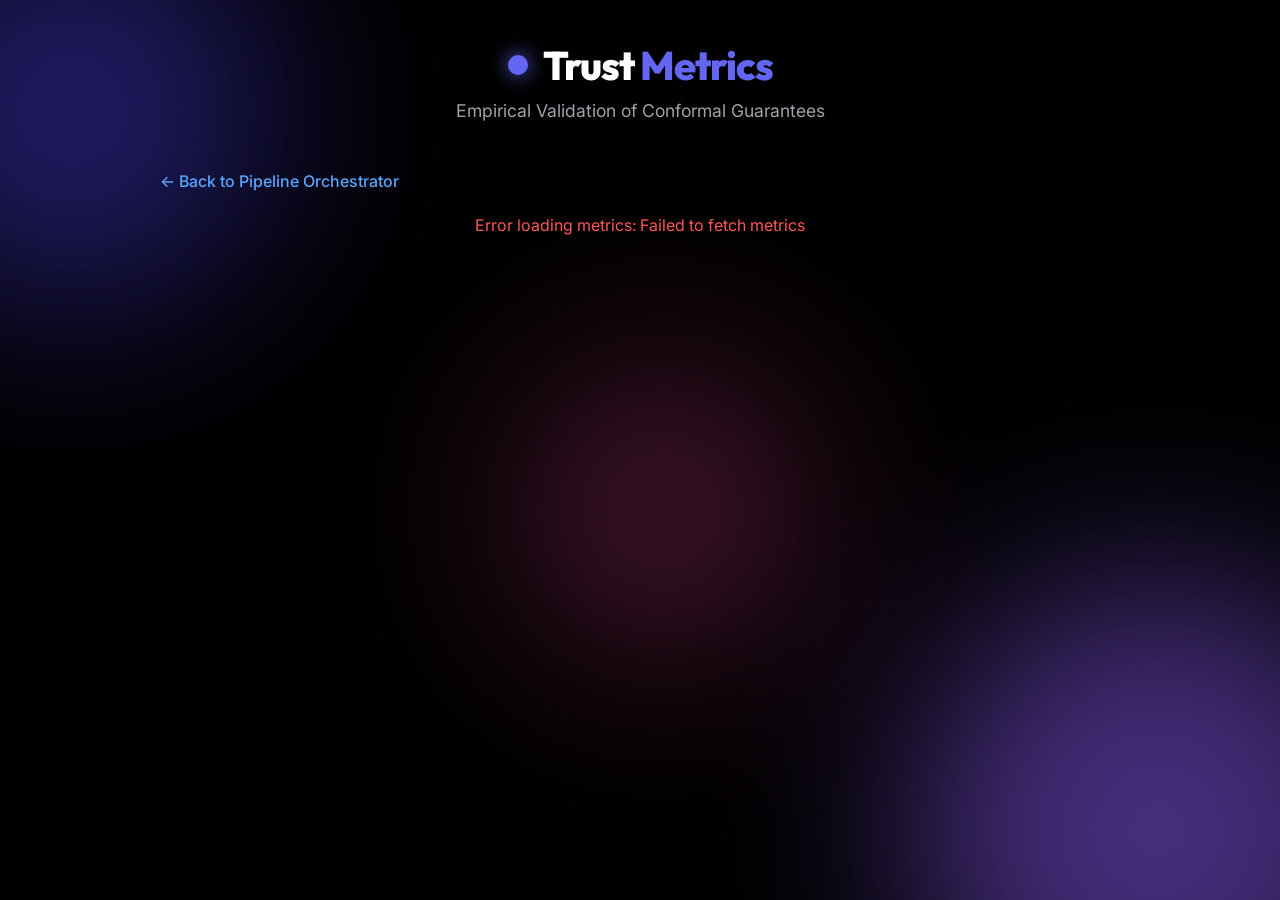
==== src/ui/metrics.html @ d197ae14 "feat(ui): build static trust metrics dashboard for empirical coverage" ====
<!DOCTYPE html>
<html lang="en">
<head>
    <meta charset="UTF-8">
    <meta name="viewport" content="width=device-width, initial-scale=1.0">
    <title>Trust & Metrics - ControlPlane-AI</title>
    <link href="https://fonts.googleapis.com/css2?family=Outfit:wght@300;400;600;800&family=Inter:wght@400;500;600&display=swap" rel="stylesheet">
    <link rel="stylesheet" href="style.css">
    <style>
        .metrics-container {
            display: flex;
            flex-direction: column;
            gap: 24px;
        }
        
        .use-case-section {
            background: rgba(18, 20, 28, 0.4);
            border: 1px solid rgba(255, 255, 255, 0.1);
            border-radius: 12px;
            padding: 24px;
            margin-bottom: 24px;
        }

        .use-case-title {
            font-size: 1.4rem;
            color: #fff;
            margin-bottom: 16px;
            text-transform: capitalize;
            border-bottom: 1px solid rgba(255, 255, 255, 0.1);
            padding-bottom: 8px;
        }

        .metrics-grid {
            display: grid;
            grid-template-columns: repeat(auto-fit, minmax(200px, 1fr));
            gap: 16px;
            margin-bottom: 24px;
        }

        .metric-box {
            background: rgba(255, 255, 255, 0.03);
            border: 1px solid rgba(255, 255, 255, 0.05);
            border-radius: 8px;
            padding: 16px;
            display: flex;
            flex-direction: column;
            align-items: center;
            justify-content: center;
            text-align: center;
        }

        .metric-box h4 {
            font-size: 0.85rem;
            color: #8b949e;
            margin-bottom: 8px;
            font-weight: 500;
        }

        .metric-box .val {
            font-size: 1.8rem;
            font-family: 'Outfit', sans-serif;
            font-weight: 600;
            color: #fff;
        }

        .val.good { color: #57ff86; }
        .val.warn { color: #ffab57; }
        .val.bad { color: #ff5757; }

        .bar-chart-container {
            margin-top: 16px;
            width: 100%;
        }

        .bar-row {
            display: flex;
            align-items: center;
            margin-bottom: 8px;
            font-size: 0.85rem;
            color: #c9d1d9;
        }

        .bar-label {
            width: 100px;
            font-weight: 500;
        }

        .bar-wrapper {
            flex-grow: 1;
            background: rgba(0,0,0,0.3);
            height: 12px;
            border-radius: 6px;
            overflow: hidden;
            margin: 0 12px;
        }

        .bar-fill {
            height: 100%;
            border-radius: 6px;
        }

        .bar-ALLOW { background: #57ff86; }
        .bar-MODIFY { background: #57a6ff; }
        .bar-REGENERATE { background: #ffab57; }
        .bar-HUMAN { background: #ff5757; }
        .bar-BLOCK { background: #ff3333; }

        .nav-links {
            margin-bottom: 24px;
        }
        
        .nav-links a {
            color: #57a6ff;
            text-decoration: none;
            font-weight: 500;
        }
        
        .nav-links a:hover {
            text-decoration: underline;
        }
        
        .headline-section {
            background: linear-gradient(135deg, rgba(87, 166, 255, 0.1), rgba(87, 255, 134, 0.1));
            border: 1px solid rgba(87, 166, 255, 0.2);
            border-radius: 12px;
            padding: 24px;
            margin-bottom: 32px;
            text-align: center;
        }
        
        .headline-title {
            font-size: 1.2rem;
            color: #c9d1d9;
            margin-bottom: 8px;
        }
        
        .headline-val {
            font-size: 3rem;
            font-family: 'Outfit', sans-serif;
            font-weight: 800;
            color: #57ff86;
        }
        
        .headline-sub {
            font-size: 0.9rem;
            color: #8b949e;
            margin-top: 8px;
        }
    </style>
</head>
<body>
    <div class="background-mesh">
        <div class="orb orb-1"></div>
        <div class="orb orb-2"></div>
        <div class="orb orb-3"></div>
    </div>
    
    <main class="dashboard-container" style="max-width: 1000px; margin: 0 auto;">
        <header>
            <div class="logo">
                <div class="pulse-ring" style="border-color: #57a6ff;"></div>
                <h1>Trust <span class="highlight">Metrics</span></h1>
            </div>
            <p class="subtitle">Empirical Validation of Conformal Guarantees</p>
        </header>

        <div class="nav-links">
            <a href="index.html">← Back to Pipeline Orchestrator</a>
        </div>
        
        <div id="metrics-root">
            <div style="text-align: center; padding: 40px; color: #8b949e;">Loading metrics...</div>
        </div>

    </main>
    <script src="metrics.js"></script>
</body>
</html>
---- src/ui/style.css ----
:root {
    --bg-color: #0A0A0C;
    --panel-bg: rgba(20, 20, 25, 0.6);
    --border-color: rgba(255, 255, 255, 0.1);
    --text-main: #FFFFFF;
    --text-muted: #A1A1AA;
    --accent: #6366F1;
    --accent-glow: rgba(99, 102, 241, 0.4);
    --success: #10B981;
    --danger: #EF4444;
    --warning: #F59E0B;
}

* {
    margin: 0;
    padding: 0;
    box-sizing: border-box;
}

body {
    font-family: 'Inter', sans-serif;
    background-color: var(--bg-color);
    color: var(--text-main);
    min-height: 100vh;
    overflow-x: hidden;
}

/* Background Mesh Gradients */
.background-mesh {
    position: fixed;
    top: 0;
    left: 0;
    width: 100vw;
    height: 100vh;
    z-index: -1;
    overflow: hidden;
    background: #000;
}
.orb {
    position: absolute;
    border-radius: 50%;
    filter: blur(100px);
    opacity: 0.5;
    animation: float 20s infinite ease-in-out alternate;
}
.orb-1 { width: 400px; height: 400px; background: #4338CA; top: -10%; left: -10%; }
.orb-2 { width: 500px; height: 500px; background: #8B5CF6; bottom: -20%; right: -10%; animation-delay: -5s; }
.orb-3 { width: 300px; height: 300px; background: #EC4899; top: 40%; left: 40%; animation-delay: -10s; opacity: 0.3; }

@keyframes float {
    0% { transform: translate(0, 0); }
    100% { transform: translate(100px, 50px); }
}

/* Layout */
.dashboard-container {
    max-width: 1200px;
    margin: 0 auto;
    padding: 40px 20px;
}

header {
    text-align: center;
    margin-bottom: 50px;
}

.logo {
    display: flex;
    align-items: center;
    justify-content: center;
    gap: 15px;
    margin-bottom: 10px;
}

.pulse-ring {
    width: 20px;
    height: 20px;
    background: var(--accent);
    border-radius: 50%;
    box-shadow: 0 0 20px var(--accent);
    animation: pulse 2s infinite;
}

@keyframes pulse {
    0% { box-shadow: 0 0 0 0 rgba(99, 102, 241, 0.7); }
    70% { box-shadow: 0 0 0 15px rgba(99, 102, 241, 0); }
    100% { box-shadow: 0 0 0 0 rgba(99, 102, 241, 0); }
}

h1 {
    font-family: 'Outfit', sans-serif;
    font-weight: 800;
    font-size: 2.5rem;
    letter-spacing: -1px;
}
.highlight {
    color: var(--accent);
}
.subtitle {
    color: var(--text-muted);
    font-size: 1.1rem;
}

.grid-layout {
    display: grid;
    grid-template-columns: 1fr 1fr;
    gap: 30px;
}
@media (max-width: 900px) {
    .grid-layout { grid-template-columns: 1fr; }
}

/* Glassmorphism */
.glass-panel {
    background: var(--panel-bg);
    backdrop-filter: blur(16px);
    -webkit-backdrop-filter: blur(16px);
    border: 1px solid var(--border-color);
    border-radius: 16px;
    padding: 30px;
    box-shadow: 0 4px 30px rgba(0, 0, 0, 0.3);
}

.warning-glass {
    background: rgba(239, 68, 68, 0.1);
    border-color: rgba(239, 68, 68, 0.3);
}

/* Inputs */
.input-group {
    margin-bottom: 25px;
}
label {
    display: block;
    font-family: 'Outfit', sans-serif;
    font-weight: 600;
    margin-bottom: 8px;
    font-size: 0.95rem;
}
select, textarea {
    width: 100%;
    background: rgba(0, 0, 0, 0.4);
    border: 1px solid var(--border-color);
    color: white;
    padding: 15px;
    border-radius: 10px;
    font-family: 'Inter', sans-serif;
    font-size: 1rem;
    outline: none;
    transition: all 0.3s ease;
}
select:focus, textarea:focus {
    border-color: var(--accent);
    box-shadow: 0 0 15px var(--accent-glow);
}
textarea {
    resize: vertical;
}
.micro-text {
    font-size: 0.8rem;
    color: var(--text-muted);
    margin-top: 5px;
}

/* Button */
.primary-btn {
    width: 100%;
    padding: 16px;
    background: linear-gradient(135deg, #6366F1, #8B5CF6);
    color: white;
    border: none;
    border-radius: 10px;
    font-family: 'Outfit', sans-serif;
    font-weight: 600;
    font-size: 1.1rem;
    cursor: pointer;
    transition: all 0.3s ease;
    display: flex;
    justify-content: center;
    align-items: center;
}
.primary-btn:hover {
    transform: translateY(-2px);
    box-shadow: 0 10px 25px var(--accent-glow);
}
.primary-btn:disabled {
    opacity: 0.6;
    cursor: not-allowed;
    transform: none;
}

/* Loader */
.loader {
    width: 20px;
    height: 20px;
    border: 3px solid rgba(255,255,255,0.3);
    border-radius: 50%;
    border-top-color: white;
    animation: spin 1s ease-in-out infinite;
}
@keyframes spin { to { transform: rotate(360deg); } }

/* Results */
.hidden { display: none !important; }
.result-header {
    display: flex;
    justify-content: space-between;
    align-items: center;
    margin-bottom: 15px;
}
h2 {
    font-family: 'Outfit', sans-serif;
    font-size: 1.5rem;
}
.badge {
    padding: 6px 12px;
    border-radius: 20px;
    font-weight: 600;
    font-size: 0.85rem;
    text-transform: uppercase;
}
.badge.allow { background: rgba(16, 185, 129, 0.2); color: var(--success); border: 1px solid var(--success); }
.badge.block { background: rgba(239, 68, 68, 0.2); color: var(--danger); border: 1px solid var(--danger); }
.badge.redact { background: rgba(245, 158, 11, 0.2); color: var(--warning); border: 1px solid var(--warning); }

.output-box {
    margin-bottom: 30px;
    padding: 20px;
    font-size: 1.05rem;
    line-height: 1.6;
}
.rationale {
    margin-top: 15px;
    padding-top: 15px;
    border-top: 1px solid var(--border-color);
}

.risk-section-header {
    margin-bottom: 15px;
    font-family: 'Outfit', sans-serif;
}

.risk-metrics {
    display: grid;
    grid-template-columns: 1fr 1fr;
    gap: 15px;
    margin-bottom: 15px;
}
.metric-card {
    padding: 15px;
    text-align: center;
}
.metric-title {
    display: block;
    color: var(--text-muted);
    font-size: 0.85rem;
    margin-bottom: 5px;
    text-transform: uppercase;
    letter-spacing: 1px;
}
.metric-value {
    display: block;
    font-size: 1.8rem;
    font-weight: 800;
    font-family: 'Outfit', sans-serif;
}
.metric-value.high { color: var(--danger); }
.metric-value.med { color: var(--warning); }
.metric-value.low { color: var(--success); }

.checkers-grid {
    display: grid;
    grid-template-columns: 1fr 1fr;
    gap: 10px;
}
.checker-item {
    background: rgba(0,0,0,0.3);
    padding: 12px;
    border-radius: 8px;
    border-left: 4px solid var(--border-color);
    display: flex;
    justify-content: space-between;
    align-items: center;
}
.checker-item.flagged { border-left-color: var(--danger); }
.checker-item.clean { border-left-color: var(--success); }

.checker-name {
    font-weight: 500;
    text-transform: capitalize;
}
.checker-score {
    font-family: monospace;
    background: rgba(255,255,255,0.1);
    padding: 2px 6px;
    border-radius: 4px;
}

.overlap-expl {
    margin-top: 15px;
    padding: 15px;
    color: #ffb3b3;
    font-size: 0.9rem;
    text-align: center;
}

/* Animations */
.slide-up { animation: slideUp 0.6s cubic-bezier(0.16, 1, 0.3, 1); }
.fade-in { animation: fadeIn 0.8s ease forwards; }

@keyframes slideUp {
    from { opacity: 0; transform: translateY(30px); }
    to { opacity: 1; transform: translateY(0); }
}
@keyframes fadeIn {
    from { opacity: 0; }
    to { opacity: 1; }
}
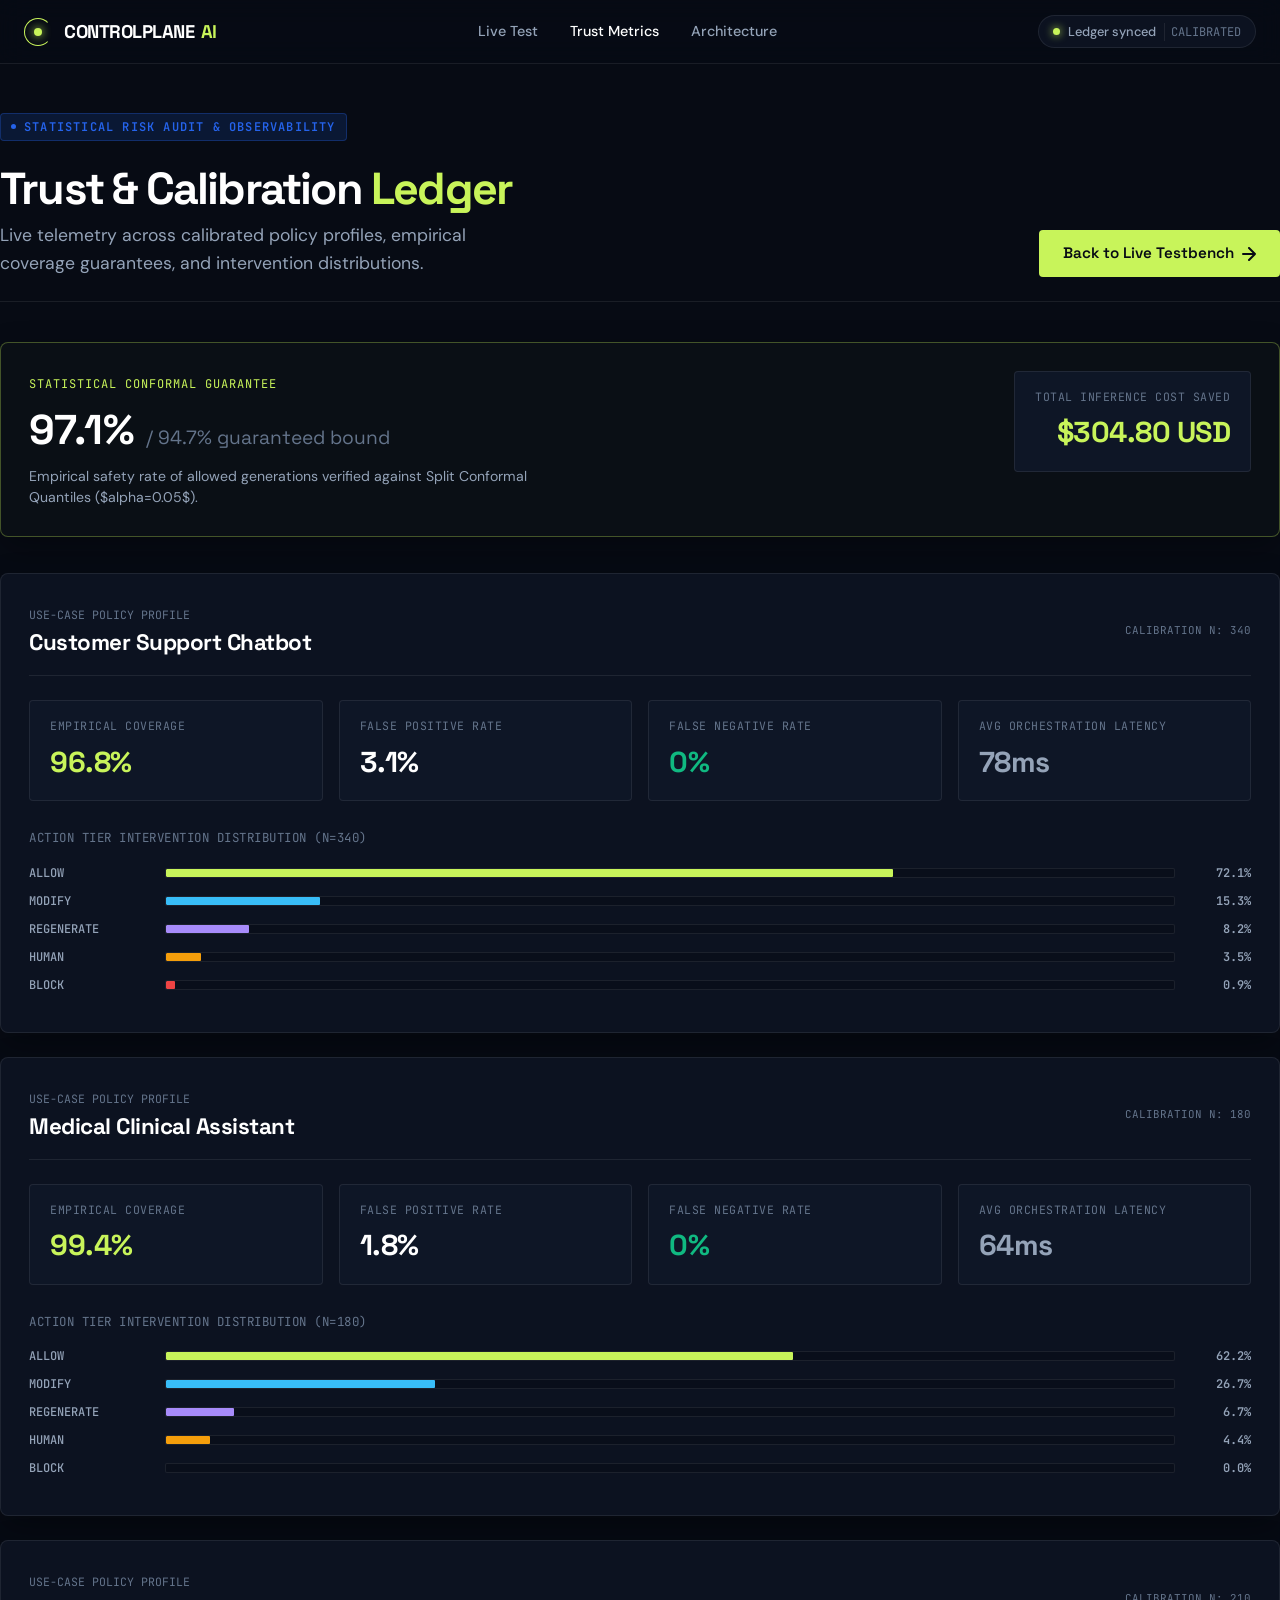
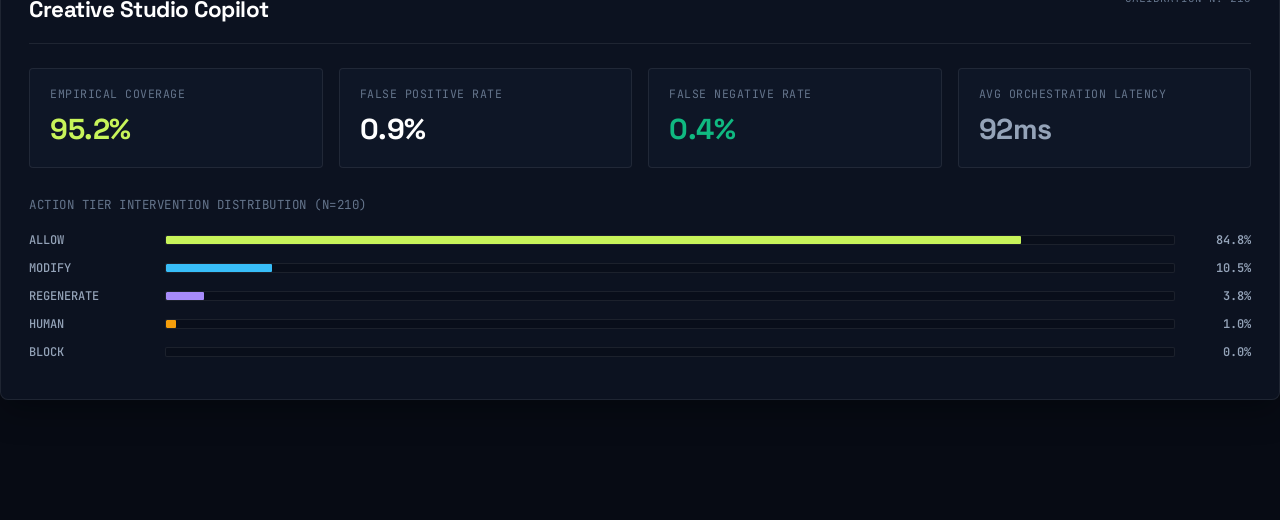
==== commit 4caa9871: "feat(ui): redesign Command Room Editorial dashboard and connect live Gemini adapter with resilient e" ====
--- a/src/ui/metrics.html
+++ b/src/ui/metrics.html
@@ -3,176 +3,200 @@
 <head>
     <meta charset="UTF-8">
     <meta name="viewport" content="width=device-width, initial-scale=1.0">
-    <title>Trust & Metrics - ControlPlane-AI</title>
-    <link href="https://fonts.googleapis.com/css2?family=Outfit:wght@300;400;600;800&family=Inter:wght@400;500;600&display=swap" rel="stylesheet">
+    <title>Trust &amp; Calibration Ledger — ControlPlane-AI</title>
+    <meta name="description" content="Auditable Conformal Prediction trust metrics, coverage guarantees, and empirical latency telemetry.">
+    <link rel="preconnect" href="https://fonts.googleapis.com">
+    <link rel="preconnect" href="https://fonts.gstatic.com" crossorigin>
+    <link href="https://fonts.googleapis.com/css2?family=DM+Sans:ital,opsz,wght@0,9..40,300;0,9..40,400;0,9..40,500;0,9..40,700;1,9..40,400&family=JetBrains+Mono:wght@400;500;600;700&family=Space+Grotesk:wght@400;500;600;700&display=swap" rel="stylesheet">
     <link rel="stylesheet" href="style.css">
     <style>
-        .metrics-container {
-            display: flex;
-            flex-direction: column;
-            gap: 24px;
-        }
-        
-        .use-case-section {
-            background: rgba(18, 20, 28, 0.4);
-            border: 1px solid rgba(255, 255, 255, 0.1);
-            border-radius: 12px;
-            padding: 24px;
+        .metrics-wrapper {
+            padding: 48px 0 96px 0;
+        }
+
+        .metrics-top-header {
+            display: flex;
+            justify-content: space-between;
+            align-items: flex-end;
+            margin-bottom: 40px;
+            padding-bottom: 24px;
+            border-bottom: 1px solid var(--border-dim);
+            flex-wrap: wrap;
+            gap: 20px;
+        }
+
+        .use-case-card {
+            background: var(--bg-surface);
+            border: 1px solid var(--border-dim);
+            border-radius: var(--radius-md);
+            padding: 28px;
             margin-bottom: 24px;
-        }
-
-        .use-case-title {
+            box-shadow: 0 12px 32px rgba(0, 0, 0, 0.3);
+        }
+
+        .use-case-header {
+            display: flex;
+            justify-content: space-between;
+            align-items: center;
+            margin-bottom: 24px;
+            padding-bottom: 16px;
+            border-bottom: 1px solid var(--border-dim);
+        }
+
+        .uc-title {
+            font-family: var(--font-heading);
             font-size: 1.4rem;
-            color: #fff;
-            margin-bottom: 16px;
+            font-weight: 700;
+            letter-spacing: -0.5px;
+            color: var(--text-primary);
             text-transform: capitalize;
-            border-bottom: 1px solid rgba(255, 255, 255, 0.1);
-            padding-bottom: 8px;
-        }
-
-        .metrics-grid {
+        }
+
+        .metrics-stats-grid {
             display: grid;
             grid-template-columns: repeat(auto-fit, minmax(200px, 1fr));
             gap: 16px;
-            margin-bottom: 24px;
-        }
-
-        .metric-box {
-            background: rgba(255, 255, 255, 0.03);
-            border: 1px solid rgba(255, 255, 255, 0.05);
-            border-radius: 8px;
-            padding: 16px;
+            margin-bottom: 28px;
+        }
+
+        .stat-box {
+            background: var(--bg-panel);
+            border: 1px solid var(--border-dim);
+            border-radius: var(--radius-sm);
+            padding: 16px 20px;
             display: flex;
             flex-direction: column;
+        }
+
+        .stat-label {
+            font-size: 0.72rem;
+            color: var(--text-muted);
+            margin-bottom: 6px;
+            letter-spacing: 0.5px;
+        }
+
+        .stat-val {
+            font-family: var(--font-heading);
+            font-size: 1.8rem;
+            font-weight: 700;
+            color: var(--text-primary);
+            letter-spacing: -0.5px;
+        }
+
+        .chart-section-title {
+            font-size: 0.78rem;
+            color: var(--text-muted);
+            letter-spacing: 0.5px;
+            margin-bottom: 16px;
+            display: block;
+        }
+
+        .bar-row {
+            display: flex;
             align-items: center;
-            justify-content: center;
-            text-align: center;
-        }
-
-        .metric-box h4 {
-            font-size: 0.85rem;
-            color: #8b949e;
-            margin-bottom: 8px;
+            margin-bottom: 10px;
+            font-size: 0.82rem;
+        }
+
+        .bar-lbl {
+            width: 120px;
+            font-family: var(--font-mono);
+            font-size: 0.75rem;
+            color: var(--text-secondary);
             font-weight: 500;
         }
 
-        .metric-box .val {
-            font-size: 1.8rem;
-            font-family: 'Outfit', sans-serif;
+        .bar-track {
+            flex-grow: 1;
+            background: #090E1A;
+            height: 10px;
+            border-radius: 2px;
+            overflow: hidden;
+            margin: 0 16px;
+            border: 1px solid var(--border-dim);
+        }
+
+        .bar-fill-bar {
+            height: 100%;
+            border-radius: 1px;
+            transition: width 600ms cubic-bezier(0.16, 1, 0.3, 1);
+        }
+
+        .bar-num {
+            font-family: var(--font-mono);
+            font-size: 0.75rem;
             font-weight: 600;
-            color: #fff;
-        }
-
-        .val.good { color: #57ff86; }
-        .val.warn { color: #ffab57; }
-        .val.bad { color: #ff5757; }
-
-        .bar-chart-container {
-            margin-top: 16px;
-            width: 100%;
-        }
-
-        .bar-row {
-            display: flex;
-            align-items: center;
-            margin-bottom: 8px;
-            font-size: 0.85rem;
-            color: #c9d1d9;
-        }
-
-        .bar-label {
-            width: 100px;
-            font-weight: 500;
-        }
-
-        .bar-wrapper {
-            flex-grow: 1;
-            background: rgba(0,0,0,0.3);
-            height: 12px;
-            border-radius: 6px;
-            overflow: hidden;
-            margin: 0 12px;
-        }
-
-        .bar-fill {
-            height: 100%;
-            border-radius: 6px;
-        }
-
-        .bar-ALLOW { background: #57ff86; }
-        .bar-MODIFY { background: #57a6ff; }
-        .bar-REGENERATE { background: #ffab57; }
-        .bar-HUMAN { background: #ff5757; }
-        .bar-BLOCK { background: #ff3333; }
-
-        .nav-links {
-            margin-bottom: 24px;
-        }
-        
-        .nav-links a {
-            color: #57a6ff;
-            text-decoration: none;
-            font-weight: 500;
-        }
-        
-        .nav-links a:hover {
-            text-decoration: underline;
-        }
-        
-        .headline-section {
-            background: linear-gradient(135deg, rgba(87, 166, 255, 0.1), rgba(87, 255, 134, 0.1));
-            border: 1px solid rgba(87, 166, 255, 0.2);
-            border-radius: 12px;
-            padding: 24px;
-            margin-bottom: 32px;
-            text-align: center;
-        }
-        
-        .headline-title {
-            font-size: 1.2rem;
-            color: #c9d1d9;
-            margin-bottom: 8px;
-        }
-        
-        .headline-val {
-            font-size: 3rem;
-            font-family: 'Outfit', sans-serif;
-            font-weight: 800;
-            color: #57ff86;
-        }
-        
-        .headline-sub {
-            font-size: 0.9rem;
-            color: #8b949e;
-            margin-top: 8px;
-        }
+            width: 60px;
+            text-align: right;
+            color: var(--text-secondary);
+        }
+
+        .bar-allow { background: var(--lime); }
+        .bar-modify { background: #38BDF8; }
+        .bar-regenerate { background: #A78BFA; }
+        .bar-human { background: var(--amber); }
+        .bar-block { background: var(--coral); }
     </style>
 </head>
 <body>
-    <div class="background-mesh">
-        <div class="orb orb-1"></div>
-        <div class="orb orb-2"></div>
-        <div class="orb orb-3"></div>
-    </div>
-    
-    <main class="dashboard-container" style="max-width: 1000px; margin: 0 auto;">
-        <header>
-            <div class="logo">
-                <div class="pulse-ring" style="border-color: #57a6ff;"></div>
-                <h1>Trust <span class="highlight">Metrics</span></h1>
-            </div>
-            <p class="subtitle">Empirical Validation of Conformal Guarantees</p>
-        </header>
-
-        <div class="nav-links">
-            <a href="index.html">← Back to Pipeline Orchestrator</a>
+    <!-- Top Navigation Bar -->
+    <nav class="nav-bar">
+        <div class="nav-content">
+            <a href="index.html" class="brand-link">
+                <div class="orbital-logo">
+                    <span class="orbital-ring"></span>
+                    <span class="orbital-core"></span>
+                </div>
+                <div class="wordmark">
+                    <span class="brand-name">CONTROLPLANE</span>
+                    <span class="brand-tag">AI</span>
+                </div>
+            </a>
+            
+            <div class="nav-links">
+                <a href="index.html#pipeline-section" class="nav-item">Live Test</a>
+                <a href="metrics.html" class="nav-item active">Trust Metrics</a>
+                <a href="index.html#evidence-section" class="nav-item">Architecture</a>
+            </div>
+
+            <div class="system-status-chip">
+                <span class="status-beacon"></span>
+                <span class="status-label">Ledger synced</span>
+                <span class="status-code">CALIBRATED</span>
+            </div>
         </div>
-        
-        <div id="metrics-root">
-            <div style="text-align: center; padding: 40px; color: #8b949e;">Loading metrics...</div>
+    </nav>
+
+    <!-- Main Content -->
+    <main class="container metrics-wrapper">
+        <div class="metrics-top-header">
+            <div>
+                <div class="eyebrow-tag">
+                    <span class="dot-prefix"></span>
+                    STATISTICAL RISK AUDIT &amp; OBSERVABILITY
+                </div>
+                <h1 class="hero-headline" style="font-size: 2.8rem; margin-bottom: 8px;">
+                    Trust &amp; Calibration <span class="text-lime">Ledger</span>
+                </h1>
+                <p class="hero-description" style="margin-bottom: 0;">
+                    Live telemetry across calibrated policy profiles, empirical coverage guarantees, and intervention distributions.
+                </p>
+            </div>
+            <div>
+                <a href="index.html#pipeline-section" class="btn btn-lime">
+                    <span>Back to Live Testbench</span>
+                    <svg width="14" height="14" viewBox="0 0 14 14" fill="none"><path d="M1 7H13M13 7L7 1M13 7L7 13" stroke="currentColor" stroke-width="2" stroke-linecap="round" stroke-linejoin="round"/></svg>
+                </a>
+            </div>
         </div>
 
+        <div id="metrics-container">
+            <div style="text-align: center; padding: 64px 0; color: var(--text-muted); font-family: var(--font-mono);">
+                Loading live calibration metrics from orchestrator telemetry...
+            </div>
+        </div>
     </main>
+
     <script src="metrics.js"></script>
 </body>
 </html>
--- a/src/ui/style.css
+++ b/src/ui/style.css
@@ -1,318 +1,1503 @@
+/* ==========================================================================
+   CONTROLPLANE-AI: COMMAND ROOM EDITORIAL DESIGN SYSTEM
+   Visual Direction: Swiss Information Architecture + Modern Control Room
+   Palette: Ink Navy (#070B14) · Control Lime (#C8F45A) · Cobalt Blue (#2563EB)
+            Ivory Warm (#F8F9FA) · Alert Coral (#EF4444)
+   ========================================================================== */
+
 :root {
-    --bg-color: #0A0A0C;
-    --panel-bg: rgba(20, 20, 25, 0.6);
-    --border-color: rgba(255, 255, 255, 0.1);
-    --text-main: #FFFFFF;
-    --text-muted: #A1A1AA;
-    --accent: #6366F1;
-    --accent-glow: rgba(99, 102, 241, 0.4);
-    --success: #10B981;
-    --danger: #EF4444;
-    --warning: #F59E0B;
-}
-
-* {
+    /* Color Tokens */
+    --bg-ink: #070B14;
+    --bg-surface: #0C1220;
+    --bg-surface-elevated: #111A2E;
+    --bg-panel: #0E1626;
+    --border-dim: rgba(255, 255, 255, 0.08);
+    --border-bright: rgba(255, 255, 255, 0.16);
+    --border-focus: #2563EB;
+    
+    --text-primary: #FFFFFF;
+    --text-secondary: #94A3B8;
+    --text-muted: #64748B;
+    --text-dark: #0F172A;
+    --text-dark-muted: #475569;
+    
+    /* Active Brand Accents */
+    --lime: #C8F45A;
+    --lime-hover: #D7F778;
+    --lime-glow: rgba(200, 244, 90, 0.25);
+    --cobalt: #2563EB;
+    --cobalt-soft: rgba(37, 99, 235, 0.15);
+    --coral: #EF4444;
+    --coral-soft: rgba(239, 68, 68, 0.12);
+    --amber: #F59E0B;
+    --amber-soft: rgba(245, 158, 11, 0.12);
+    --emerald: #10B981;
+    --emerald-soft: rgba(16, 185, 129, 0.12);
+    
+    --bg-ivory: #F8FAFC;
+    --card-ivory: #FFFFFF;
+    --border-ivory: #E2E8F0;
+
+    /* Typography */
+    --font-heading: 'Space Grotesk', -apple-system, BlinkMacSystemFont, sans-serif;
+    --font-body: 'DM Sans', -apple-system, BlinkMacSystemFont, sans-serif;
+    --font-mono: 'JetBrains Mono', monospace;
+
+    /* Metrics */
+    --radius-sm: 4px;
+    --radius-md: 8px;
+    --radius-lg: 12px;
+    --container-max: 1440px;
+    --transition: all 200ms cubic-bezier(0.16, 1, 0.3, 1);
+}
+
+/* Global Reset */
+*, *::before, *::after {
+    box-sizing: border-box;
     margin: 0;
     padding: 0;
-    box-sizing: border-box;
+}
+
+html {
+    scroll-behavior: smooth;
+    background-color: var(--bg-ink);
+    color: var(--text-primary);
+    font-family: var(--font-body);
+    font-size: 16px;
+    line-height: 1.5;
+    -webkit-font-smoothing: antialiased;
 }
 
 body {
-    font-family: 'Inter', sans-serif;
-    background-color: var(--bg-color);
-    color: var(--text-main);
     min-height: 100vh;
     overflow-x: hidden;
 }
 
-/* Background Mesh Gradients */
-.background-mesh {
-    position: fixed;
+.container {
+    max-width: var(--container-max);
+    margin: 0 auto;
+    padding: 0 32px;
+}
+
+.mono {
+    font-family: var(--font-mono);
+}
+
+.text-lime {
+    color: var(--lime) !important;
+}
+
+.text-muted {
+    color: var(--text-muted);
+}
+
+.hidden {
+    display: none !important;
+}
+
+/* ==========================================================================
+   NAVIGATION BAR
+   ========================================================================== */
+.nav-bar {
+    position: sticky;
     top: 0;
-    left: 0;
-    width: 100vw;
-    height: 100vh;
-    z-index: -1;
-    overflow: hidden;
-    background: #000;
-}
-.orb {
+    z-index: 100;
+    background: rgba(7, 11, 20, 0.85);
+    backdrop-filter: blur(12px);
+    -webkit-backdrop-filter: blur(12px);
+    border-bottom: 1px solid var(--border-dim);
+    height: 64px;
+}
+
+.nav-content {
+    max-width: var(--container-max);
+    margin: 0 auto;
+    padding: 0 24px;
+    height: 100%;
+    display: flex;
+    align-items: center;
+    justify-content: space-between;
+}
+
+.brand-link {
+    display: flex;
+    align-items: center;
+    gap: 12px;
+    text-decoration: none;
+    color: var(--text-primary);
+}
+
+.orbital-logo {
+    position: relative;
+    width: 28px;
+    height: 28px;
+    display: flex;
+    align-items: center;
+    justify-content: center;
+}
+
+.orbital-ring {
     position: absolute;
+    width: 100%;
+    height: 100%;
+    border: 1.5px solid var(--lime);
     border-radius: 50%;
-    filter: blur(100px);
-    opacity: 0.5;
-    animation: float 20s infinite ease-in-out alternate;
-}
-.orb-1 { width: 400px; height: 400px; background: #4338CA; top: -10%; left: -10%; }
-.orb-2 { width: 500px; height: 500px; background: #8B5CF6; bottom: -20%; right: -10%; animation-delay: -5s; }
-.orb-3 { width: 300px; height: 300px; background: #EC4899; top: 40%; left: 40%; animation-delay: -10s; opacity: 0.3; }
-
-@keyframes float {
-    0% { transform: translate(0, 0); }
-    100% { transform: translate(100px, 50px); }
-}
-
-/* Layout */
-.dashboard-container {
-    max-width: 1200px;
-    margin: 0 auto;
-    padding: 40px 20px;
-}
-
-header {
-    text-align: center;
-    margin-bottom: 50px;
-}
-
-.logo {
-    display: flex;
+    border-right-color: transparent;
+    animation: rotateOrbital 8s linear infinite;
+}
+
+.orbital-core {
+    width: 8px;
+    height: 8px;
+    background: var(--lime);
+    border-radius: 50%;
+    box-shadow: 0 0 10px var(--lime);
+}
+
+@keyframes rotateOrbital {
+    from { transform: rotate(0deg); }
+    to { transform: rotate(360deg); }
+}
+
+.wordmark {
+    font-family: var(--font-heading);
+    font-weight: 700;
+    font-size: 1.15rem;
+    letter-spacing: -0.5px;
+}
+
+.brand-name {
+    color: #FFFFFF;
+}
+
+.brand-tag {
+    color: var(--lime);
+    margin-left: 2px;
+}
+
+.nav-links {
+    display: flex;
+    align-items: center;
+    gap: 32px;
+}
+
+.nav-item {
+    font-size: 0.9rem;
+    font-weight: 500;
+    color: var(--text-secondary);
+    text-decoration: none;
+    transition: var(--transition);
+}
+
+.nav-item:hover, .nav-item.active {
+    color: var(--text-primary);
+}
+
+.system-status-chip {
+    display: flex;
+    align-items: center;
+    gap: 8px;
+    background: var(--bg-surface);
+    border: 1px solid var(--border-dim);
+    padding: 6px 14px;
+    border-radius: 999px;
+    font-size: 0.8rem;
+}
+
+.status-beacon {
+    width: 7px;
+    height: 7px;
+    border-radius: 50%;
+    background: var(--lime);
+    box-shadow: 0 0 8px var(--lime);
+    animation: beaconPulse 2s infinite ease-in-out;
+}
+
+@keyframes beaconPulse {
+    0%, 100% { opacity: 1; transform: scale(1); }
+    50% { opacity: 0.4; transform: scale(0.85); }
+}
+
+.status-label {
+    color: var(--text-secondary);
+    font-weight: 500;
+}
+
+.status-code {
+    font-family: var(--font-mono);
+    color: var(--text-muted);
+    font-size: 0.75rem;
+    padding-left: 6px;
+    border-left: 1px solid var(--border-dim);
+}
+
+/* ==========================================================================
+   HERO SECTION: Command Room Editorial
+   ========================================================================== */
+.hero-section {
+    position: relative;
+    padding: 72px 0 0 0;
+    background: radial-gradient(circle at 80% 20%, rgba(37, 99, 235, 0.08) 0%, transparent 60%),
+                radial-gradient(circle at 10% 80%, rgba(200, 244, 90, 0.03) 0%, transparent 50%),
+                var(--bg-ink);
+}
+
+.hero-grid {
+    display: grid;
+    grid-template-columns: 1.15fr 0.85fr;
+    gap: 48px;
+    align-items: center;
+    padding-bottom: 64px;
+}
+
+.eyebrow-tag {
+    display: inline-flex;
+    align-items: center;
+    gap: 8px;
+    font-family: var(--font-mono);
+    font-size: 0.75rem;
+    letter-spacing: 1.2px;
+    font-weight: 600;
+    color: var(--cobalt);
+    background: var(--cobalt-soft);
+    border: 1px solid rgba(37, 99, 235, 0.3);
+    padding: 4px 10px;
+    border-radius: var(--radius-sm);
+    margin-bottom: 24px;
+}
+
+.eyebrow-tag .dot-prefix {
+    width: 5px;
+    height: 5px;
+    border-radius: 50%;
+    background: var(--cobalt);
+}
+
+.hero-headline {
+    font-family: var(--font-heading);
+    font-size: 3.5rem;
+    line-height: 1.08;
+    font-weight: 700;
+    letter-spacing: -1.8px;
+    margin-bottom: 20px;
+}
+
+.hero-description {
+    font-size: 1.1rem;
+    line-height: 1.6;
+    color: var(--text-secondary);
+    max-width: 540px;
+    margin-bottom: 32px;
+}
+
+.hero-actions {
+    display: flex;
+    align-items: center;
+    gap: 16px;
+    margin-bottom: 48px;
+}
+
+.btn {
+    display: inline-flex;
     align-items: center;
     justify-content: center;
-    gap: 15px;
-    margin-bottom: 10px;
-}
-
-.pulse-ring {
-    width: 20px;
-    height: 20px;
-    background: var(--accent);
-    border-radius: 50%;
-    box-shadow: 0 0 20px var(--accent);
-    animation: pulse 2s infinite;
-}
-
-@keyframes pulse {
-    0% { box-shadow: 0 0 0 0 rgba(99, 102, 241, 0.7); }
-    70% { box-shadow: 0 0 0 15px rgba(99, 102, 241, 0); }
-    100% { box-shadow: 0 0 0 0 rgba(99, 102, 241, 0); }
-}
-
-h1 {
-    font-family: 'Outfit', sans-serif;
-    font-weight: 800;
-    font-size: 2.5rem;
-    letter-spacing: -1px;
-}
-.highlight {
-    color: var(--accent);
-}
-.subtitle {
-    color: var(--text-muted);
-    font-size: 1.1rem;
-}
-
-.grid-layout {
-    display: grid;
-    grid-template-columns: 1fr 1fr;
-    gap: 30px;
-}
-@media (max-width: 900px) {
-    .grid-layout { grid-template-columns: 1fr; }
-}
-
-/* Glassmorphism */
-.glass-panel {
-    background: var(--panel-bg);
-    backdrop-filter: blur(16px);
-    -webkit-backdrop-filter: blur(16px);
-    border: 1px solid var(--border-color);
-    border-radius: 16px;
-    padding: 30px;
-    box-shadow: 0 4px 30px rgba(0, 0, 0, 0.3);
-}
-
-.warning-glass {
-    background: rgba(239, 68, 68, 0.1);
-    border-color: rgba(239, 68, 68, 0.3);
-}
-
-/* Inputs */
-.input-group {
-    margin-bottom: 25px;
-}
-label {
-    display: block;
-    font-family: 'Outfit', sans-serif;
+    gap: 8px;
+    padding: 12px 24px;
+    border-radius: var(--radius-sm);
+    font-family: var(--font-heading);
     font-weight: 600;
-    margin-bottom: 8px;
     font-size: 0.95rem;
-}
-select, textarea {
+    text-decoration: none;
+    cursor: pointer;
+    border: none;
+    outline: none;
+    transition: var(--transition);
+}
+
+.btn:active {
+    transform: scale(0.98);
+}
+
+.btn-lime {
+    background: var(--lime);
+    color: #070B14;
+}
+
+.btn-lime:hover {
+    background: var(--lime-hover);
+    box-shadow: 0 0 20px var(--lime-glow);
+    transform: translateY(-1px);
+}
+
+.btn-lime-full {
     width: 100%;
-    background: rgba(0, 0, 0, 0.4);
-    border: 1px solid var(--border-color);
-    color: white;
-    padding: 15px;
-    border-radius: 10px;
-    font-family: 'Inter', sans-serif;
+    background: var(--lime);
+    color: #070B14;
+    padding: 14px 20px;
+    border-radius: var(--radius-sm);
+    font-family: var(--font-heading);
+    font-weight: 600;
     font-size: 1rem;
-    outline: none;
-    transition: all 0.3s ease;
-}
-select:focus, textarea:focus {
-    border-color: var(--accent);
-    box-shadow: 0 0 15px var(--accent-glow);
-}
-textarea {
-    resize: vertical;
-}
-.micro-text {
-    font-size: 0.8rem;
-    color: var(--text-muted);
-    margin-top: 5px;
-}
-
-/* Button */
-.primary-btn {
-    width: 100%;
-    padding: 16px;
-    background: linear-gradient(135deg, #6366F1, #8B5CF6);
-    color: white;
     border: none;
-    border-radius: 10px;
-    font-family: 'Outfit', sans-serif;
+    cursor: pointer;
+    display: flex;
+    align-items: center;
+    justify-content: center;
+    gap: 10px;
+    transition: var(--transition);
+}
+
+.btn-lime-full:hover:not(:disabled) {
+    background: var(--lime-hover);
+    box-shadow: 0 0 24px var(--lime-glow);
+    transform: translateY(-1px);
+}
+
+.btn-lime-full:disabled {
+    opacity: 0.7;
+    cursor: not-allowed;
+}
+
+.btn-ghost {
+    background: transparent;
+    color: var(--text-secondary);
+    border: 1px solid var(--border-dim);
+}
+
+.btn-ghost:hover {
+    color: var(--text-primary);
+    border-color: var(--border-bright);
+    background: var(--bg-surface);
+}
+
+/* Fact Ledger */
+.fact-ledger {
+    display: flex;
+    align-items: center;
+    gap: 24px;
+    padding-top: 24px;
+    border-top: 1px solid var(--border-dim);
+}
+
+.fact-item {
+    display: flex;
+    flex-direction: column;
+}
+
+.fact-val {
+    font-family: var(--font-heading);
+    font-size: 1.5rem;
+    font-weight: 700;
+    color: var(--text-primary);
+    letter-spacing: -0.5px;
+}
+
+.fact-lbl {
+    font-size: 0.78rem;
+    color: var(--text-muted);
+    font-weight: 400;
+}
+
+.fact-sep {
+    width: 1px;
+    height: 32px;
+    background: var(--border-dim);
+}
+
+/* Hero Right: Command-Plane Schematic */
+.command-plane-card {
+    background: var(--bg-surface);
+    border: 1px solid var(--border-dim);
+    border-radius: var(--radius-md);
+    padding: 24px;
+    box-shadow: 0 20px 40px rgba(0, 0, 0, 0.4);
+    position: relative;
+}
+
+.plane-header {
+    display: flex;
+    align-items: center;
+    justify-content: space-between;
+    margin-bottom: 20px;
+    padding-bottom: 12px;
+    border-bottom: 1px solid var(--border-dim);
+}
+
+.mono-label {
+    font-family: var(--font-mono);
+    font-size: 0.72rem;
+    color: var(--text-muted);
+    letter-spacing: 0.5px;
+}
+
+.badge-mini {
+    font-family: var(--font-mono);
+    font-size: 0.68rem;
+    background: rgba(37, 99, 235, 0.2);
+    border: 1px solid rgba(37, 99, 235, 0.4);
+    color: #60A5FA;
+    padding: 2px 6px;
+    border-radius: 2px;
+}
+
+.schematic-canvas {
+    display: flex;
+    flex-direction: column;
+    gap: 16px;
+}
+
+.schematic-node {
+    background: var(--bg-panel);
+    border: 1px solid var(--border-dim);
+    padding: 12px 16px;
+    border-radius: var(--radius-sm);
+}
+
+.prompt-node {
+    display: flex;
+    align-items: center;
+    gap: 12px;
+}
+
+.node-icon {
+    font-family: var(--font-mono);
+    font-size: 0.75rem;
+    font-weight: 700;
+    background: var(--cobalt);
+    color: #FFF;
+    padding: 4px 8px;
+    border-radius: 2px;
+}
+
+.node-meta {
+    display: flex;
+    flex-direction: column;
+}
+
+.node-title {
+    font-size: 0.85rem;
     font-weight: 600;
-    font-size: 1.1rem;
-    cursor: pointer;
-    transition: all 0.3s ease;
-    display: flex;
-    justify-content: center;
-    align-items: center;
-}
-.primary-btn:hover {
-    transform: translateY(-2px);
-    box-shadow: 0 10px 25px var(--accent-glow);
-}
-.primary-btn:disabled {
-    opacity: 0.6;
-    cursor: not-allowed;
-    transform: none;
-}
-
-/* Loader */
-.loader {
-    width: 20px;
-    height: 20px;
-    border: 3px solid rgba(255,255,255,0.3);
-    border-radius: 50%;
-    border-top-color: white;
-    animation: spin 1s ease-in-out infinite;
-}
-@keyframes spin { to { transform: rotate(360deg); } }
-
-/* Results */
-.hidden { display: none !important; }
-.result-header {
-    display: flex;
-    justify-content: space-between;
-    align-items: center;
-    margin-bottom: 15px;
-}
-h2 {
-    font-family: 'Outfit', sans-serif;
-    font-size: 1.5rem;
-}
-.badge {
-    padding: 6px 12px;
-    border-radius: 20px;
-    font-weight: 600;
-    font-size: 0.85rem;
-    text-transform: uppercase;
-}
-.badge.allow { background: rgba(16, 185, 129, 0.2); color: var(--success); border: 1px solid var(--success); }
-.badge.block { background: rgba(239, 68, 68, 0.2); color: var(--danger); border: 1px solid var(--danger); }
-.badge.redact { background: rgba(245, 158, 11, 0.2); color: var(--warning); border: 1px solid var(--warning); }
-
-.output-box {
-    margin-bottom: 30px;
-    padding: 20px;
-    font-size: 1.05rem;
-    line-height: 1.6;
-}
-.rationale {
-    margin-top: 15px;
-    padding-top: 15px;
-    border-top: 1px solid var(--border-color);
-}
-
-.risk-section-header {
-    margin-bottom: 15px;
-    font-family: 'Outfit', sans-serif;
-}
-
-.risk-metrics {
-    display: grid;
-    grid-template-columns: 1fr 1fr;
-    gap: 15px;
-    margin-bottom: 15px;
-}
-.metric-card {
-    padding: 15px;
-    text-align: center;
-}
-.metric-title {
-    display: block;
-    color: var(--text-muted);
-    font-size: 0.85rem;
-    margin-bottom: 5px;
-    text-transform: uppercase;
-    letter-spacing: 1px;
-}
-.metric-value {
-    display: block;
-    font-size: 1.8rem;
-    font-weight: 800;
-    font-family: 'Outfit', sans-serif;
-}
-.metric-value.high { color: var(--danger); }
-.metric-value.med { color: var(--warning); }
-.metric-value.low { color: var(--success); }
-
-.checkers-grid {
+    letter-spacing: -0.2px;
+}
+
+.node-sub {
+    font-size: 0.72rem;
+    color: var(--text-muted);
+}
+
+.routing-bus {
+    position: relative;
+    padding: 8px 0;
+}
+
+.checker-lanes {
     display: grid;
     grid-template-columns: 1fr 1fr;
     gap: 10px;
 }
-.checker-item {
-    background: rgba(0,0,0,0.3);
+
+.lane-card {
+    background: #090E1A;
+    border: 1px solid var(--border-dim);
+    padding: 10px 12px;
+    border-radius: var(--radius-sm);
+    transition: var(--transition);
+}
+
+.lane-card:hover {
+    border-color: rgba(200, 244, 90, 0.4);
+}
+
+.lane-header {
+    display: flex;
+    justify-content: space-between;
+    align-items: center;
+    margin-bottom: 4px;
+}
+
+.lane-code {
+    font-size: 0.7rem;
+    color: var(--text-muted);
+}
+
+.lane-state {
+    font-size: 0.65rem;
+    color: var(--lime);
+}
+
+.lane-name {
+    font-size: 0.8rem;
+    font-weight: 500;
+    color: var(--text-secondary);
+}
+
+.gate-node {
+    border-color: rgba(200, 244, 90, 0.3);
+    background: rgba(200, 244, 90, 0.02);
+}
+
+.gate-core {
+    display: flex;
+    align-items: center;
+    gap: 8px;
+    margin-bottom: 10px;
+}
+
+.lime-beacon {
+    width: 8px;
+    height: 8px;
+    border-radius: 50%;
+    background: var(--lime);
+    box-shadow: 0 0 8px var(--lime);
+}
+
+.gate-title {
+    font-size: 0.75rem;
+    color: var(--lime);
+    font-weight: 600;
+    letter-spacing: 0.5px;
+}
+
+.gate-output-routes {
+    display: flex;
+    gap: 6px;
+    flex-wrap: wrap;
+}
+
+.route-pill {
+    font-size: 0.68rem;
+    padding: 2px 6px;
+    border-radius: 2px;
+    border: 1px solid var(--border-dim);
+}
+
+.route-allow { color: var(--lime); border-color: rgba(200, 244, 90, 0.3); background: rgba(200, 244, 90, 0.05); }
+.route-mod { color: #38BDF8; border-color: rgba(56, 189, 248, 0.3); }
+.route-regen { color: #A78BFA; border-color: rgba(167, 139, 250, 0.3); }
+.route-human { color: var(--amber); border-color: rgba(245, 158, 11, 0.3); }
+.route-block { color: var(--coral); border-color: rgba(239, 68, 68, 0.3); }
+
+.plane-footer {
+    display: flex;
+    justify-content: space-between;
+    margin-top: 16px;
+    padding-top: 12px;
+    border-top: 1px solid var(--border-dim);
+}
+
+.mono-meta {
+    font-family: var(--font-mono);
+    font-size: 0.68rem;
+    color: var(--text-muted);
+}
+
+/* ==========================================================================
+   TICKER STRIP
+   ========================================================================== */
+.ticker-strip {
+    background: var(--bg-surface);
+    border-top: 1px solid var(--border-dim);
+    border-bottom: 1px solid var(--border-dim);
+    padding: 12px 0;
+    overflow: hidden;
+    white-space: nowrap;
+}
+
+.ticker-track {
+    display: inline-flex;
+    gap: 40px;
+    animation: marquee 35s linear infinite;
+}
+
+.ticker-item {
+    font-family: var(--font-mono);
+    font-size: 0.78rem;
+    font-weight: 500;
+    color: var(--text-secondary);
+    letter-spacing: 0.8px;
+    display: flex;
+    align-items: center;
+    gap: 8px;
+}
+
+.ticker-dot {
+    width: 4px;
+    height: 4px;
+    border-radius: 50%;
+    background: var(--lime);
+}
+
+@keyframes marquee {
+    from { transform: translateX(0); }
+    to { transform: translateX(-50%); }
+}
+
+/* ==========================================================================
+   LIVE PIPELINE CONSOLE SECTION
+   ========================================================================== */
+.pipeline-section {
+    padding: 96px 0;
+    background: var(--bg-ink);
+}
+
+.section-lead-grid {
+    display: grid;
+    grid-template-columns: 0.38fr 0.62fr;
+    gap: 48px;
+    align-items: flex-start;
+}
+
+.section-num {
+    font-size: 0.8rem;
+    color: var(--cobalt);
+    font-weight: 600;
+    letter-spacing: 1px;
+    margin-bottom: 12px;
+}
+
+.section-title {
+    font-family: var(--font-heading);
+    font-size: 2.4rem;
+    line-height: 1.15;
+    font-weight: 700;
+    letter-spacing: -1px;
+    margin-bottom: 16px;
+}
+
+.section-desc {
+    font-size: 1rem;
+    line-height: 1.6;
+    color: var(--text-secondary);
+    margin-bottom: 36px;
+}
+
+/* Signal Spine */
+.signal-spine {
+    display: flex;
+    flex-direction: column;
+    gap: 20px;
+    position: relative;
+    padding-left: 8px;
+}
+
+.signal-spine::before {
+    content: '';
+    position: absolute;
+    left: 20px;
+    top: 10px;
+    bottom: 20px;
+    width: 1px;
+    background: var(--border-dim);
+}
+
+.spine-item {
+    display: flex;
+    align-items: flex-start;
+    gap: 16px;
+    position: relative;
+    z-index: 1;
+}
+
+.spine-num {
+    width: 26px;
+    height: 26px;
+    border-radius: 50%;
+    background: var(--bg-surface);
+    border: 1px solid var(--border-dim);
+    color: var(--text-muted);
+    font-size: 0.72rem;
+    display: flex;
+    align-items: center;
+    justify-content: center;
+    font-weight: 600;
+    flex-shrink: 0;
+    transition: var(--transition);
+}
+
+.spine-item.active .spine-num {
+    border-color: var(--lime);
+    color: var(--lime);
+    box-shadow: 0 0 10px var(--lime-glow);
+}
+
+.spine-info {
+    display: flex;
+    flex-direction: column;
+}
+
+.spine-title {
+    font-size: 0.9rem;
+    font-weight: 600;
+    color: var(--text-primary);
+}
+
+.spine-sub {
+    font-size: 0.78rem;
+    color: var(--text-muted);
+}
+
+/* Console Wrapper */
+.console-wrapper {
+    background: var(--bg-surface);
+    border: 1px solid var(--border-bright);
+    border-radius: var(--radius-md);
+    overflow: hidden;
+    box-shadow: 0 24px 48px rgba(0, 0, 0, 0.5);
+}
+
+.console-toolbar {
+    display: flex;
+    align-items: center;
+    justify-content: space-between;
+    background: #090E1A;
+    border-bottom: 1px solid var(--border-dim);
+    padding: 0 16px;
+    height: 40px;
+}
+
+.console-tab {
+    display: flex;
+    align-items: center;
+    gap: 8px;
+    font-size: 0.75rem;
+    color: var(--text-secondary);
+    letter-spacing: 0.5px;
+}
+
+.terminal-dot {
+    width: 6px;
+    height: 6px;
+    border-radius: 50%;
+    background: var(--lime);
+}
+
+.console-mode {
+    font-size: 0.72rem;
+    color: var(--text-muted);
+}
+
+.section-lead-grid {
+    display: grid;
+    grid-template-columns: 360px 1fr;
+    gap: 40px;
+    align-items: flex-start;
+}
+
+.console-body-grid {
+    display: grid;
+    grid-template-columns: 340px 1fr;
+    min-height: 560px;
+}
+
+@media (max-width: 1100px) {
+    .section-lead-grid { grid-template-columns: 1fr; }
+    .console-body-grid { grid-template-columns: 1fr; }
+}
+
+.panel {
+    padding: 20px;
+}
+
+.config-panel {
+    border-right: 1px solid var(--border-dim);
+    display: flex;
+    flex-direction: column;
+    background: #0A0F1D;
+}
+
+.decision-panel {
+    background: #080D18;
+    display: flex;
+    flex-direction: column;
+    padding: 20px 24px;
+}
+
+.panel-header {
+    display: flex;
+    align-items: center;
+    gap: 8px;
+    margin-bottom: 16px;
+    padding-bottom: 10px;
+    border-bottom: 1px solid var(--border-dim);
+}
+
+.panel-num {
+    font-size: 0.7rem;
+    color: var(--cobalt);
+    font-weight: 700;
+}
+
+.panel-title {
+    font-family: var(--font-heading);
+    font-size: 0.95rem;
+    font-weight: 600;
+    color: var(--text-primary);
+}
+
+.exec-latency {
+    margin-left: auto;
+    font-size: 0.72rem;
+    color: var(--text-muted);
+}
+
+/* Forms & Inputs */
+.form-group {
+    margin-bottom: 16px;
+}
+
+.input-lbl {
+    display: flex;
+    flex-direction: column;
+    align-items: flex-start;
+    gap: 3px;
+    font-size: 0.82rem;
+    font-weight: 600;
+    color: var(--text-primary);
+    margin-bottom: 8px;
+}
+
+.input-lbl span:last-child {
+    font-size: 0.7rem;
+    color: var(--text-muted);
+    font-weight: 400;
+}
+
+.select-wrapper {
+    position: relative;
+}
+
+select {
+    width: 100%;
+    background: var(--bg-panel);
+    border: 1px solid var(--border-dim);
+    color: var(--text-primary);
+    padding: 10px 12px;
+    border-radius: var(--radius-sm);
+    font-family: var(--font-body);
+    font-size: 0.86rem;
+    outline: none;
+    cursor: pointer;
+    transition: var(--transition);
+    appearance: none;
+    text-overflow: ellipsis;
+    white-space: nowrap;
+    overflow: hidden;
+}
+
+select:focus {
+    border-color: var(--cobalt);
+    box-shadow: 0 0 0 2px var(--cobalt-soft);
+}
+
+.policy-meta-card {
+    margin-top: 8px;
+    background: rgba(12, 18, 32, 0.9);
+    border: 1px solid var(--border-dim);
+    padding: 10px 12px;
+    border-radius: var(--radius-sm);
+}
+
+.policy-desc-text {
+    font-size: 0.76rem;
+    color: var(--text-secondary);
+    line-height: 1.4;
+    margin-bottom: 8px;
+}
+
+.policy-threshold-meter {
+    display: flex;
+    flex-direction: column;
+    gap: 3px;
+    font-size: 0.72rem;
+    padding-top: 6px;
+    border-top: 1px solid rgba(255, 255, 255, 0.06);
+}
+
+.prompt-header {
+    display: flex;
+    justify-content: space-between;
+    align-items: baseline;
+    margin-bottom: 6px;
+}
+
+.prompt-header label {
+    font-size: 0.82rem;
+    font-weight: 600;
+    color: var(--text-primary);
+}
+
+.char-count {
+    font-size: 0.72rem;
+    color: var(--text-muted);
+}
+
+textarea {
+    width: 100%;
+    background: var(--bg-panel);
+    border: 1px solid var(--border-dim);
+    color: var(--text-primary);
     padding: 12px;
-    border-radius: 8px;
-    border-left: 4px solid var(--border-color);
-    display: flex;
+    border-radius: var(--radius-sm);
+    font-family: var(--font-body);
+    font-size: 0.92rem;
+    line-height: 1.5;
+    outline: none;
+    resize: vertical;
+    transition: var(--transition);
+}
+
+textarea:focus {
+    border-color: var(--cobalt);
+    box-shadow: 0 0 0 2px var(--cobalt-soft);
+}
+
+/* Prompt Chips */
+.prompt-chips-tray {
+    display: flex;
+    align-items: center;
+    gap: 8px;
+    flex-wrap: wrap;
+    margin-top: 10px;
+}
+
+.chips-label {
+    font-size: 0.68rem;
+    color: var(--text-muted);
+}
+
+.chip-btn {
+    display: inline-flex;
+    align-items: center;
+    gap: 6px;
+    background: var(--bg-panel);
+    border: 1px solid var(--border-dim);
+    color: var(--text-secondary);
+    font-family: var(--font-body);
+    font-size: 0.78rem;
+    font-weight: 500;
+    padding: 4px 10px;
+    border-radius: 999px;
+    cursor: pointer;
+    transition: var(--transition);
+}
+
+.chip-btn:hover {
+    color: var(--text-primary);
+    border-color: var(--border-bright);
+    background: var(--bg-surface-elevated);
+}
+
+.chip-dot {
+    width: 6px;
+    height: 6px;
+    border-radius: 50%;
+}
+
+.dot-green { background: var(--lime); }
+.dot-yellow { background: var(--amber); }
+.dot-red { background: var(--coral); }
+
+.action-footer {
+    margin-top: auto;
+    display: flex;
+    flex-direction: column;
+    gap: 8px;
+}
+
+.helper-note {
+    font-size: 0.7rem;
+    color: var(--text-muted);
+    text-align: center;
+}
+
+/* ==========================================================================
+   PANEL B: DORMANT / SCANNING / RESULT VIEWS
+   ========================================================================== */
+.dormant-view {
+    display: flex;
+    flex-direction: column;
+    align-items: center;
+    justify-content: center;
+    text-align: center;
+    height: 100%;
+    padding: 32px 16px;
+}
+
+.dormant-icon {
+    color: var(--text-muted);
+    margin-bottom: 16px;
+    opacity: 0.6;
+}
+
+.dormant-text h4 {
+    font-size: 0.85rem;
+    color: var(--text-secondary);
+    letter-spacing: 0.5px;
+    margin-bottom: 6px;
+}
+
+.dormant-text p {
+    font-size: 0.82rem;
+    color: var(--text-muted);
+    max-width: 320px;
+    line-height: 1.5;
+    margin-bottom: 24px;
+}
+
+.checker-slots-dormant {
+    display: grid;
+    grid-template-columns: repeat(4, 1fr);
+    gap: 8px;
+    width: 100%;
+}
+
+.slot-item {
+    background: var(--bg-panel);
+    border: 1px solid var(--border-dim);
+    padding: 8px;
+    border-radius: var(--radius-sm);
+    display: flex;
+    flex-direction: column;
+    gap: 4px;
+}
+
+.slot-tag { font-size: 0.65rem; color: var(--cobalt); font-weight: 700; }
+.slot-name { font-size: 0.75rem; color: var(--text-secondary); font-weight: 500; }
+.slot-state { font-size: 0.62rem; color: var(--text-muted); }
+
+/* Live Scanning Animation */
+.scanning-view {
+    display: flex;
+    flex-direction: column;
+    justify-content: center;
+    height: 100%;
+    padding: 24px;
+}
+
+.scan-progress-bar {
+    width: 100%;
+    height: 4px;
+    background: var(--border-dim);
+    border-radius: 2px;
+    overflow: hidden;
+    margin-bottom: 24px;
+}
+
+.scan-fill {
+    width: 40%;
+    height: 100%;
+    background: var(--lime);
+    animation: scanFill 1.8s infinite ease-in-out;
+}
+
+@keyframes scanFill {
+    0% { transform: translateX(-100%); width: 30%; }
+    50% { width: 60%; }
+    100% { transform: translateX(300%); width: 30%; }
+}
+
+.scan-stages {
+    display: flex;
+    flex-direction: column;
+    gap: 12px;
+}
+
+.scan-stage-item {
+    display: flex;
+    align-items: center;
+    gap: 12px;
+    opacity: 0.35;
+    transition: var(--transition);
+}
+
+.scan-stage-item.active {
+    opacity: 1;
+    color: var(--lime);
+}
+
+.stage-spin {
+    width: 12px;
+    height: 12px;
+    border: 2px solid var(--border-dim);
+    border-top-color: var(--lime);
+    border-radius: 50%;
+    animation: spin 0.8s linear infinite;
+}
+
+@keyframes spin {
+    to { transform: rotate(360deg); }
+}
+
+.stage-name {
+    font-size: 0.82rem;
+}
+
+/* Evaluated Result View */
+.result-view {
+    display: flex;
+    flex-direction: column;
+    gap: 16px;
+    animation: fadeIn 300ms ease-out;
+}
+
+@keyframes fadeIn {
+    from { opacity: 0; transform: translateY(6px); }
+    to { opacity: 1; transform: translateY(0); }
+}
+
+.verdict-banner {
+    display: flex;
+    align-items: center;
     justify-content: space-between;
-    align-items: center;
-}
-.checker-item.flagged { border-left-color: var(--danger); }
-.checker-item.clean { border-left-color: var(--success); }
-
-.checker-name {
-    font-weight: 500;
-    text-transform: capitalize;
-}
-.checker-score {
-    font-family: monospace;
-    background: rgba(255,255,255,0.1);
+    background: var(--bg-panel);
+    border: 1px solid var(--border-dim);
+    padding: 14px 18px;
+    border-radius: var(--radius-sm);
+    flex-wrap: wrap;
+    gap: 16px;
+}
+
+.verdict-meta {
+    display: flex;
+    flex-direction: column;
+    gap: 4px;
+}
+
+.verdict-label {
+    font-size: 0.65rem;
+    color: var(--text-muted);
+    letter-spacing: 0.5px;
+}
+
+.badge-verdict {
+    display: inline-flex;
+    align-items: center;
+    padding: 6px 16px;
+    border-radius: var(--radius-sm);
+    font-family: var(--font-heading);
+    font-weight: 700;
+    font-size: 1.15rem;
+    letter-spacing: 0.8px;
+}
+
+.badge-allow { background: rgba(200, 244, 90, 0.15); color: var(--lime); border: 1px solid rgba(200, 244, 90, 0.4); }
+.badge-modify { background: rgba(56, 189, 248, 0.15); color: #38BDF8; border: 1px solid rgba(56, 189, 248, 0.4); }
+.badge-regenerate { background: rgba(167, 139, 250, 0.15); color: #A78BFA; border: 1px solid rgba(167, 139, 250, 0.4); }
+.badge-human { background: rgba(245, 158, 11, 0.15); color: var(--amber); border: 1px solid rgba(245, 158, 11, 0.4); }
+.badge-block { background: rgba(239, 68, 68, 0.15); color: var(--coral); border: 1px solid rgba(239, 68, 68, 0.4); }
+
+.verdict-metrics-group {
+    display: flex;
+    align-items: center;
+    gap: 24px;
+    margin-left: auto;
+}
+
+.v-metric {
+    display: flex;
+    flex-direction: column;
+    align-items: flex-end;
+}
+
+.v-label {
+    font-size: 0.65rem;
+    color: var(--text-muted);
+    letter-spacing: 0.5px;
+    white-space: nowrap;
+}
+
+.v-val {
+    font-size: 1.15rem;
+    font-weight: 700;
+    white-space: nowrap;
+}
+
+/* Output Release Box */
+.output-container {
+    background: var(--bg-panel);
+    border: 1px solid var(--border-dim);
+    border-radius: var(--radius-sm);
+    padding: 14px 16px;
+}
+
+.output-header {
+    display: flex;
+    justify-content: space-between;
+    align-items: center;
+    font-size: 0.68rem;
+    margin-bottom: 8px;
+}
+
+.copy-btn {
+    background: transparent;
+    border: 1px solid var(--border-dim);
+    color: var(--text-muted);
     padding: 2px 6px;
-    border-radius: 4px;
-}
-
-.overlap-expl {
-    margin-top: 15px;
-    padding: 15px;
-    color: #ffb3b3;
-    font-size: 0.9rem;
-    text-align: center;
-}
-
-/* Animations */
-.slide-up { animation: slideUp 0.6s cubic-bezier(0.16, 1, 0.3, 1); }
-.fade-in { animation: fadeIn 0.8s ease forwards; }
-
-@keyframes slideUp {
-    from { opacity: 0; transform: translateY(30px); }
-    to { opacity: 1; transform: translateY(0); }
-}
-@keyframes fadeIn {
-    from { opacity: 0; }
-    to { opacity: 1; }
-}
+    border-radius: 2px;
+    font-size: 0.65rem;
+    cursor: pointer;
+    transition: var(--transition);
+}
+
+.copy-btn:hover {
+    color: var(--text-primary);
+    border-color: var(--border-bright);
+}
+
+.output-text-box {
+    font-size: 0.92rem;
+    line-height: 1.55;
+    color: var(--text-primary);
+    margin-bottom: 12px;
+    max-height: 140px;
+    overflow-y: auto;
+}
+
+.rationale-banner {
+    display: flex;
+    align-items: flex-start;
+    gap: 8px;
+    background: #080C16;
+    border-top: 1px solid var(--border-dim);
+    padding-top: 10px;
+    font-size: 0.78rem;
+}
+
+.rationale-tag {
+    color: var(--text-muted);
+    font-weight: 600;
+    font-size: 0.7rem;
+    flex-shrink: 0;
+}
+
+.rationale-body {
+    color: var(--text-secondary);
+    line-height: 1.4;
+}
+
+/* Overlap Alert Box */
+.overlap-alert {
+    display: flex;
+    align-items: flex-start;
+    gap: 10px;
+    background: rgba(245, 158, 11, 0.08);
+    border: 1px solid rgba(245, 158, 11, 0.3);
+    padding: 10px 14px;
+    border-radius: var(--radius-sm);
+    font-size: 0.78rem;
+}
+
+.overlap-alert strong {
+    color: var(--amber);
+}
+
+.overlap-alert p {
+    color: var(--text-secondary);
+    margin-top: 2px;
+}
+
+/* Breakdown Cards */
+.breakdown-section {
+    display: flex;
+    flex-direction: column;
+    gap: 10px;
+    margin-top: 8px;
+}
+
+.breakdown-title {
+    font-size: 0.7rem;
+    color: var(--text-muted);
+    letter-spacing: 0.8px;
+}
+
+.checkers-grid {
+    display: grid;
+    grid-template-columns: repeat(auto-fit, minmax(180px, 1fr));
+    gap: 10px;
+}
+
+.checker-card {
+    background: var(--bg-panel);
+    border: 1px solid var(--border-dim);
+    padding: 12px 14px;
+    border-radius: var(--radius-sm);
+    display: flex;
+    flex-direction: column;
+    gap: 6px;
+    transition: var(--transition);
+}
+
+.checker-card:hover {
+    border-color: var(--border-bright);
+}
+
+.checker-card.flagged {
+    border-color: rgba(245, 158, 11, 0.5);
+    background: rgba(245, 158, 11, 0.06);
+}
+
+.checker-top {
+    display: flex;
+    justify-content: space-between;
+    align-items: center;
+}
+
+.c-name {
+    font-size: 0.8rem;
+    font-weight: 700;
+    letter-spacing: 0.3px;
+    color: var(--text-primary);
+}
+
+.c-score {
+    font-size: 0.85rem;
+    font-weight: 700;
+}
+
+.c-expl {
+    font-size: 0.74rem;
+    color: var(--text-secondary);
+    line-height: 1.4;
+    word-break: break-word;
+    display: -webkit-box;
+    -webkit-line-clamp: 2;
+    -webkit-box-orient: vertical;
+    overflow: hidden;
+}
+
+/* ==========================================================================
+   EVIDENCE SECTION: Warm Ivory Editorial
+   ========================================================================== */
+.evidence-section {
+    background: var(--bg-ivory);
+    color: var(--text-dark);
+    padding: 96px 0;
+}
+
+.evidence-header-block {
+    margin-bottom: 48px;
+    max-width: 640px;
+}
+
+.dark-mode-tag {
+    background: #E2E8F0;
+    color: var(--text-dark);
+    border-color: #CBD5E1;
+}
+
+.dark-mode-tag .dot-prefix {
+    background: var(--text-dark);
+}
+
+.text-dark {
+    color: var(--text-dark);
+}
+
+.text-dark-muted {
+    color: var(--text-dark-muted);
+}
+
+.evidence-cards-grid {
+    display: grid;
+    grid-template-columns: repeat(3, 1fr);
+    gap: 24px;
+}
+
+@media (max-width: 840px) {
+    .evidence-cards-grid { grid-template-columns: 1fr; }
+}
+
+.evidence-card {
+    background: var(--card-ivory);
+    border: 1px solid var(--border-ivory);
+    padding: 32px 28px;
+    border-radius: var(--radius-md);
+    box-shadow: 0 4px 16px rgba(0, 0, 0, 0.04);
+    display: flex;
+    flex-direction: column;
+    justify-content: space-between;
+    min-height: 240px;
+}
+
+.card-num {
+    font-size: 0.75rem;
+    color: var(--cobalt);
+    font-weight: 700;
+    margin-bottom: 12px;
+}
+
+.card-heading {
+    font-family: var(--font-heading);
+    font-size: 1.4rem;
+    font-weight: 700;
+    letter-spacing: -0.5px;
+    margin-bottom: 12px;
+}
+
+.card-p {
+    font-size: 0.92rem;
+    color: var(--text-dark-muted);
+    line-height: 1.55;
+    margin-bottom: 24px;
+}
+
+.card-tag-mono {
+    font-size: 0.68rem;
+    color: var(--text-dark-muted);
+    padding-top: 12px;
+    border-top: 1px solid var(--border-ivory);
+    letter-spacing: 0.5px;
+}
+
+/* ==========================================================================
+   FOOTER SECTION
+   ========================================================================== */
+.footer-section {
+    background: var(--bg-ink);
+    border-top: 1px solid var(--border-dim);
+    padding: 80px 0 48px 0;
+}
+
+.footer-grid {
+    display: grid;
+    grid-template-columns: 1.2fr 0.8fr;
+    gap: 48px;
+    align-items: center;
+}
+
+@media (max-width: 768px) {
+    .footer-grid { grid-template-columns: 1fr; }
+}
+
+.footer-headline {
+    font-family: var(--font-heading);
+    font-size: 2.8rem;
+    line-height: 1.12;
+    font-weight: 700;
+    letter-spacing: -1.2px;
+    margin-bottom: 16px;
+}
+
+.footer-p {
+    font-size: 1.05rem;
+    color: var(--text-secondary);
+    max-width: 480px;
+    margin-bottom: 32px;
+}
+
+.footer-actions {
+    display: flex;
+    align-items: center;
+    gap: 16px;
+}
+
+.system-id-box {
+    background: var(--bg-surface);
+    border: 1px solid var(--border-dim);
+    padding: 24px;
+    border-radius: var(--radius-md);
+    display: flex;
+    flex-direction: column;
+    gap: 8px;
+    font-size: 0.75rem;
+}
